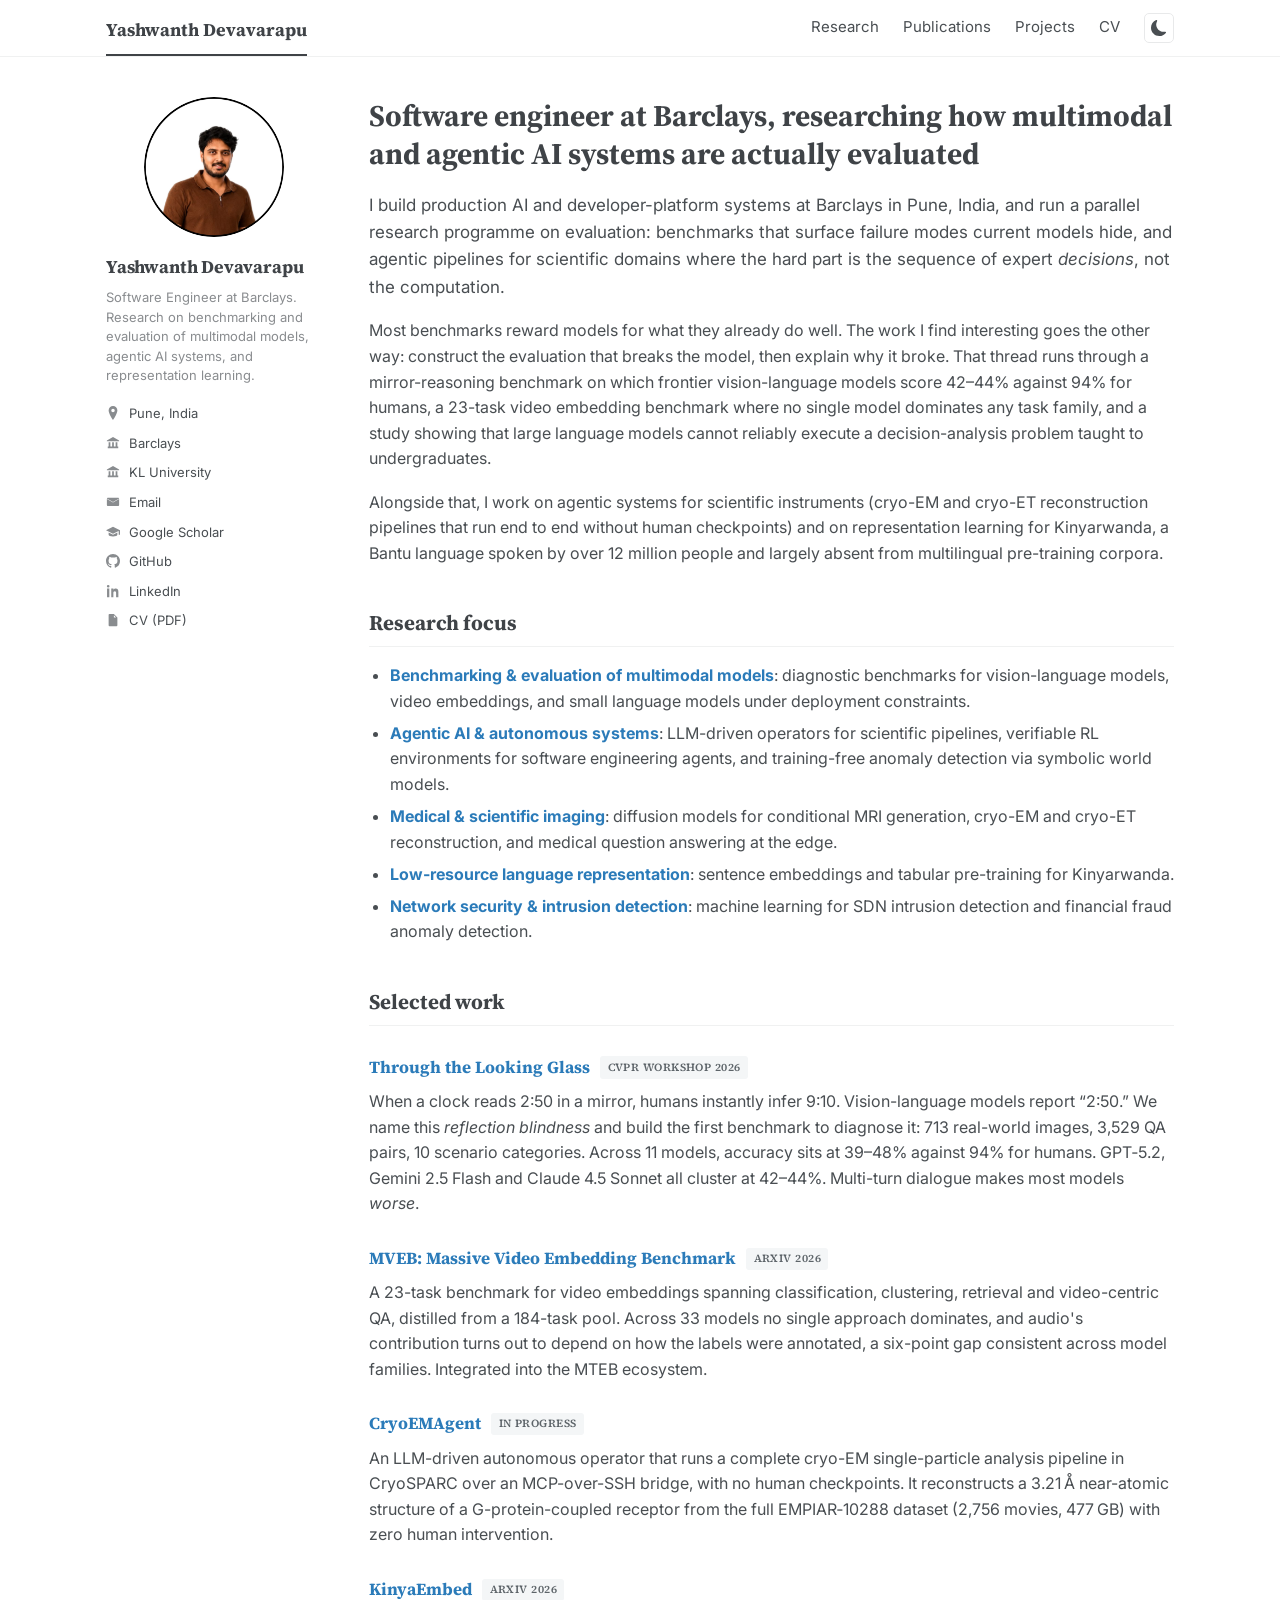
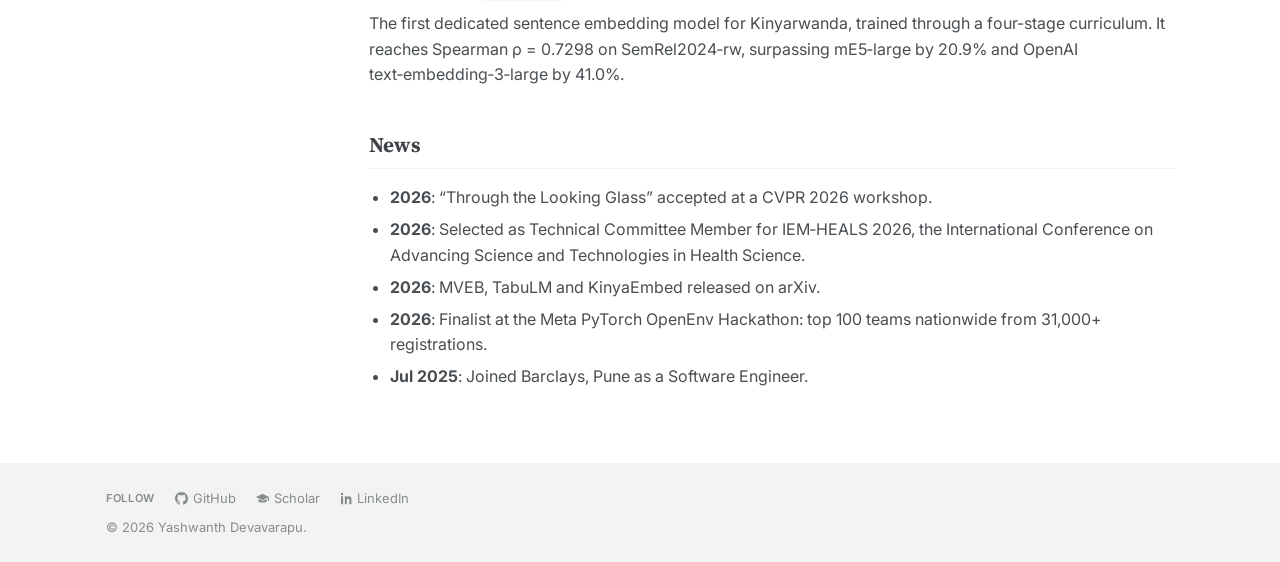
==== src/index.html @ 47de7fe5 "Restructure into src/, deploy via Actions, add fonts and frosted header - Move the published site in" ====
<!DOCTYPE html>
<html lang="en">
<head>
<meta charset="utf-8">
<meta name="viewport" content="width=device-width, initial-scale=1">
<title>Yashwanth Devavarapu</title>
<meta name="description" content="Software Engineer at Barclays researching benchmarking and evaluation of multimodal models, agentic AI systems, and representation learning.">
<meta name="author" content="Yashwanth Devavarapu">
<meta property="og:title" content="Yashwanth Devavarapu">
<meta property="og:description" content="Software Engineer at Barclays researching benchmarking and evaluation of multimodal models, agentic AI systems, and representation learning.">
<meta property="og:type" content="website">
<meta property="og:image" content="assets/img/profile.jpeg">
<link rel="icon" href="assets/img/profile.jpeg">
<link rel="preconnect" href="https://fonts.googleapis.com">
<link rel="preconnect" href="https://fonts.gstatic.com" crossorigin>
<link rel="stylesheet" href="https://fonts.googleapis.com/css2?family=Inter:wght@400;500;600;700&amp;family=Source+Serif+4:opsz,wght@8..60,600;8..60,700&amp;display=swap">
<link rel="stylesheet" href="assets/css/style.css">
<script>
  try {
    var t = localStorage.getItem("yd-theme");
    if (t === "light" || t === "dark") document.documentElement.setAttribute("data-theme", t);
  } catch (e) {}
</script>
</head>
<body>
<a class="skip-link" href="#main">Skip to content</a>

<header class="masthead">
  <div class="wrap">
    <div class="masthead__inner">
      <a class="site-title" href="index.html">Yashwanth Devavarapu</a>
      <nav class="nav" aria-label="Main">
          <a href="research.html">Research</a>
          <a href="publications.html">Publications</a>
          <a href="projects.html">Projects</a>
          <a href="cv.html">CV</a>
        <button class="theme-toggle" type="button" aria-label="Toggle light and dark theme">
          <svg class="icon-moon" viewBox="0 0 16 16" aria-hidden="true" focusable="false"><path d="M6 .278a.77.77 0 0 1 .08.858 7.2 7.2 0 0 0-.878 3.46c0 4.021 3.278 7.277 7.318 7.277.527 0 1.04-.055 1.533-.16a.79.79 0 0 1 .81.316.73.73 0 0 1-.031.893A8.35 8.35 0 0 1 8.344 16C3.734 16 0 12.286 0 7.71 0 4.266 2.114 1.312 5.124.06A.75.75 0 0 1 6 .278z"/></svg>
          <svg class="icon-sun" viewBox="0 0 16 16" aria-hidden="true" focusable="false"><path d="M8 11a3 3 0 1 1 0-6 3 3 0 0 1 0 6zm0 1a4 4 0 1 0 0-8 4 4 0 0 0 0 8zM8 0a.5.5 0 0 1 .5.5v2a.5.5 0 0 1-1 0v-2A.5.5 0 0 1 8 0zm0 13a.5.5 0 0 1 .5.5v2a.5.5 0 0 1-1 0v-2A.5.5 0 0 1 8 13zm8-5a.5.5 0 0 1-.5.5h-2a.5.5 0 0 1 0-1h2a.5.5 0 0 1 .5.5zM3 8a.5.5 0 0 1-.5.5h-2a.5.5 0 0 1 0-1h2A.5.5 0 0 1 3 8zm10.657-5.657a.5.5 0 0 1 0 .707l-1.414 1.415a.5.5 0 1 1-.707-.708l1.414-1.414a.5.5 0 0 1 .707 0zm-9.193 9.193a.5.5 0 0 1 0 .707L3.05 13.657a.5.5 0 0 1-.707-.707l1.414-1.414a.5.5 0 0 1 .707 0zm9.193 2.121a.5.5 0 0 1-.707 0l-1.414-1.414a.5.5 0 0 1 .707-.707l1.414 1.414a.5.5 0 0 1 0 .707zM4.464 4.465a.5.5 0 0 1-.707 0L2.343 3.05a.5.5 0 1 1 .707-.707l1.414 1.414a.5.5 0 0 1 0 .708z"/></svg>
        </button>
      </nav>
    </div>
  </div>
</header>

<div class="wrap">
  <div class="layout">
      <aside class="sidebar">
        <img class="avatar" src="assets/img/profile.jpeg"
             alt="Yashwanth Devavarapu" width="140" height="140">
        <h2 class="author__name">Yashwanth Devavarapu</h2>
        <p class="author__bio">Software Engineer at Barclays. Research on benchmarking and
          evaluation of multimodal models, agentic AI systems, and representation learning.</p>
        <ul class="author__meta">
          <li><svg viewBox="0 0 16 16" aria-hidden="true" focusable="false"><path d="M8 0a5 5 0 0 0-5 5c0 3.5 5 11 5 11s5-7.5 5-11a5 5 0 0 0-5-5zm0 7a2 2 0 1 1 0-4 2 2 0 0 1 0 4z"/></svg><span>Pune, India</span></li>
          <li><svg viewBox="0 0 16 16" aria-hidden="true" focusable="false"><path d="M8 1 1 5v1h14V5L8 1zM3 7v5H2v2h12v-2h-1V7h-2v5H9V7H7v5H5V7H3z"/></svg><span>Barclays</span></li>
          <li><svg viewBox="0 0 16 16" aria-hidden="true" focusable="false"><path d="M8 1 1 5v1h14V5L8 1zM3 7v5H2v2h12v-2h-1V7h-2v5H9V7H7v5H5V7H3z"/></svg><span>KL University</span></li>
          <li><svg viewBox="0 0 16 16" aria-hidden="true" focusable="false"><path d="M15 4.5v7a1 1 0 0 1-1 1H2a1 1 0 0 1-1-1v-7l7 4 7-4zM14 3H2a1 1 0 0 0-1 1l7 4 7-4a1 1 0 0 0-1-1z"/></svg><a href="mailto:yashwanthdevavarapu@gmail.com">Email</a></li>
          <li><svg viewBox="0 0 16 16" aria-hidden="true" focusable="false"><path d="M8 2 0 6l8 4 6.5-3.25V11h1.5V6L8 2zM3 8.5V11c0 1.1 2.24 2 5 2s5-.9 5-2V8.5l-5 2.5-5-2.5z"/></svg><a href="https://scholar.google.com/citations?hl=en&amp;user=mszLYGcAAAAJ" rel="noopener">Google Scholar</a></li>
          <li><svg viewBox="0 0 16 16" aria-hidden="true" focusable="false"><path d="M8 0C3.58 0 0 3.58 0 8c0 3.54 2.29 6.53 5.47 7.59.4.07.55-.17.55-.38 0-.19-.01-.82-.01-1.49-2.01.37-2.53-.49-2.69-.94-.09-.23-.48-.94-.82-1.13-.28-.15-.68-.52-.01-.53.63-.01 1.08.58 1.23.82.72 1.21 1.87.87 2.33.66.07-.52.28-.87.51-1.07-1.78-.2-3.64-.89-3.64-3.95 0-.87.31-1.59.82-2.15-.08-.2-.36-1.02.08-2.12 0 0 .67-.21 2.2.82.64-.18 1.32-.27 2-.27s1.36.09 2 .27c1.53-1.04 2.2-.82 2.2-.82.44 1.1.16 1.92.08 2.12.51.56.82 1.27.82 2.15 0 3.07-1.87 3.75-3.65 3.95.29.25.54.73.54 1.48 0 1.07-.01 1.93-.01 2.2 0 .21.15.46.55.38A8.012 8.012 0 0 0 16 8c0-4.42-3.58-8-8-8z"/></svg><a href="https://github.com/yaswanth169" rel="noopener">GitHub</a></li>
          <li><svg viewBox="0 0 16 16" aria-hidden="true" focusable="false"><path d="M2.5 1A1.5 1.5 0 1 0 2.5 4a1.5 1.5 0 0 0 0-3zM1.2 5.2h2.6V15H1.2V5.2zM6 5.2h2.5v1.3h.04c.35-.66 1.2-1.36 2.47-1.36 2.64 0 3.13 1.74 3.13 4V15h-2.6v-4.35c0-1.04-.02-2.37-1.45-2.37-1.45 0-1.67 1.13-1.67 2.3V15H6V5.2z"/></svg><a href="https://www.linkedin.com/in/yaswanth169/" rel="noopener">LinkedIn</a></li>
          <li><svg viewBox="0 0 16 16" aria-hidden="true" focusable="false"><path d="M9 1H4a1 1 0 0 0-1 1v12a1 1 0 0 0 1 1h8a1 1 0 0 0 1-1V5L9 1zm0 1.5L11.5 5H9V2.5z"/></svg><a href="files/Yashwanth_Devavarapu_CV.pdf">CV (PDF)</a></li>
        </ul>
      </aside>
    <main class="content" id="main">

<h1>Software engineer at Barclays, researching how multimodal and agentic AI
systems are actually evaluated</h1>

<p class="lead">I build production AI and developer-platform systems at Barclays in
Pune, India, and run a parallel research programme on evaluation: benchmarks that
surface failure modes current models hide, and agentic pipelines for scientific
domains where the hard part is the sequence of expert <em>decisions</em>, not the
computation.</p>

<p>Most benchmarks reward models for what they already do well. The work I find
interesting goes the other way: construct the evaluation that breaks the model, then
explain why it broke. That thread runs through a mirror-reasoning benchmark on which
frontier vision-language models score 42&ndash;44% against 94% for humans, a 23-task
video embedding benchmark where no single model dominates any task family, and a study
showing that large language models cannot reliably execute a decision-analysis problem
taught to undergraduates.</p>

<p>Alongside that, I work on agentic systems for scientific instruments (cryo-EM and cryo-ET reconstruction pipelines that run end to end without human
checkpoints) and on representation learning for Kinyarwanda, a Bantu language
spoken by over 12 million people and largely absent from multilingual pre-training
corpora.</p>

<h2>Research focus</h2>

<ul>
  <li><strong><a href="research.html#benchmarking">Benchmarking &amp; evaluation of
    multimodal models</a></strong>: diagnostic benchmarks for vision-language
    models, video embeddings, and small language models under deployment constraints.</li>
  <li><strong><a href="research.html#agentic">Agentic AI &amp; autonomous
    systems</a></strong>: LLM-driven operators for scientific pipelines,
    verifiable RL environments for software engineering agents, and training-free
    anomaly detection via symbolic world models.</li>
  <li><strong><a href="research.html#imaging">Medical &amp; scientific
    imaging</a></strong>: diffusion models for conditional MRI generation,
    cryo-EM and cryo-ET reconstruction, and medical question answering at the edge.</li>
  <li><strong><a href="research.html#lowresource">Low-resource language
    representation</a></strong>: sentence embeddings and tabular pre-training
    for Kinyarwanda.</li>
  <li><strong><a href="research.html#security">Network security &amp; intrusion
    detection</a></strong>: machine learning for SDN intrusion detection and
    financial fraud anomaly detection.</li>
</ul>

<h2>Selected work</h2>

<h3><a href="publications.html#looking-glass">Through the Looking Glass</a>
  <span class="tag">CVPR Workshop 2026</span></h3>
<p>When a clock reads 2:50 in a mirror, humans instantly infer 9:10. Vision-language
models report &ldquo;2:50.&rdquo; We name this <em>reflection blindness</em> and build
the first benchmark to diagnose it: 713 real-world images, 3,529 QA pairs, 10 scenario
categories. Across 11 models, accuracy sits at 39&ndash;48% against 94% for humans. GPT&#8209;5.2, Gemini&nbsp;2.5&nbsp;Flash and Claude&nbsp;4.5&nbsp;Sonnet all
cluster at 42&ndash;44%. Multi-turn dialogue makes most models <em>worse</em>.</p>

<h3><a href="publications.html#mveb">MVEB: Massive Video Embedding Benchmark</a>
  <span class="tag">arXiv 2026</span></h3>
<p>A 23-task benchmark for video embeddings spanning classification, clustering,
retrieval and video-centric QA, distilled from a 184-task pool. Across 33 models no
single approach dominates, and audio's contribution turns out to depend on how the
labels were annotated, a six-point gap consistent across model families.
Integrated into the MTEB ecosystem.</p>

<h3><a href="publications.html#cryoemagent">CryoEMAgent</a>
  <span class="tag">In progress</span></h3>
<p>An LLM-driven autonomous operator that runs a complete cryo-EM single-particle
analysis pipeline in CryoSPARC over an MCP-over-SSH bridge, with no human checkpoints.
It reconstructs a 3.21&#8201;&#197; near-atomic structure of a G-protein-coupled receptor
from the full EMPIAR&#8209;10288 dataset (2,756 movies, 477&#8239;GB) with zero
human intervention.</p>

<h3><a href="publications.html#kinyaembed">KinyaEmbed</a>
  <span class="tag">arXiv 2026</span></h3>
<p>The first dedicated sentence embedding model for Kinyarwanda, trained through a
four-stage curriculum. It reaches Spearman &rho;&nbsp;=&nbsp;0.7298 on SemRel2024&#8209;rw,
surpassing mE5&#8209;large by 20.9% and OpenAI text&#8209;embedding&#8209;3&#8209;large by
41.0%.</p>

<h2>News</h2>

<ul>
  <li><strong>2026</strong>: &ldquo;Through the Looking Glass&rdquo; accepted at
    a CVPR 2026 workshop.</li>
  <li><strong>2026</strong>: Selected as Technical Committee Member for
    IEM&#8209;HEALS 2026, the International Conference on Advancing Science and
    Technologies in Health Science.</li>
  <li><strong>2026</strong>: MVEB, TabuLM and KinyaEmbed released on arXiv.</li>
  <li><strong>2026</strong>: Finalist at the Meta PyTorch OpenEnv Hackathon:
    top 100 teams nationwide from 31,000+ registrations.</li>
  <li><strong>Jul 2025</strong>: Joined Barclays, Pune as a Software
    Engineer.</li>
</ul>

    </main>
  </div>
</div>

<footer class="footer">
  <div class="wrap">
    <div class="footer__follow">
      <span class="footer__label">Follow</span>
      <a href="https://github.com/yaswanth169" rel="noopener"><svg viewBox="0 0 16 16" aria-hidden="true" focusable="false"><path d="M8 0C3.58 0 0 3.58 0 8c0 3.54 2.29 6.53 5.47 7.59.4.07.55-.17.55-.38 0-.19-.01-.82-.01-1.49-2.01.37-2.53-.49-2.69-.94-.09-.23-.48-.94-.82-1.13-.28-.15-.68-.52-.01-.53.63-.01 1.08.58 1.23.82.72 1.21 1.87.87 2.33.66.07-.52.28-.87.51-1.07-1.78-.2-3.64-.89-3.64-3.95 0-.87.31-1.59.82-2.15-.08-.2-.36-1.02.08-2.12 0 0 .67-.21 2.2.82.64-.18 1.32-.27 2-.27s1.36.09 2 .27c1.53-1.04 2.2-.82 2.2-.82.44 1.1.16 1.92.08 2.12.51.56.82 1.27.82 2.15 0 3.07-1.87 3.75-3.65 3.95.29.25.54.73.54 1.48 0 1.07-.01 1.93-.01 2.2 0 .21.15.46.55.38A8.012 8.012 0 0 0 16 8c0-4.42-3.58-8-8-8z"/></svg>GitHub</a>
      <a href="https://scholar.google.com/citations?hl=en&amp;user=mszLYGcAAAAJ" rel="noopener"><svg viewBox="0 0 16 16" aria-hidden="true" focusable="false"><path d="M8 2 0 6l8 4 6.5-3.25V11h1.5V6L8 2zM3 8.5V11c0 1.1 2.24 2 5 2s5-.9 5-2V8.5l-5 2.5-5-2.5z"/></svg>Scholar</a>
      <a href="https://www.linkedin.com/in/yaswanth169/" rel="noopener"><svg viewBox="0 0 16 16" aria-hidden="true" focusable="false"><path d="M2.5 1A1.5 1.5 0 1 0 2.5 4a1.5 1.5 0 0 0 0-3zM1.2 5.2h2.6V15H1.2V5.2zM6 5.2h2.5v1.3h.04c.35-.66 1.2-1.36 2.47-1.36 2.64 0 3.13 1.74 3.13 4V15h-2.6v-4.35c0-1.04-.02-2.37-1.45-2.37-1.45 0-1.67 1.13-1.67 2.3V15H6V5.2z"/></svg>LinkedIn</a>
    </div>
    <div>&copy; 2026 Yashwanth Devavarapu.</div>
  </div>
</footer>

<script src="assets/js/theme.js"></script>
</body>
</html>
---- src/assets/css/style.css ----
/* ---------------------------------------------------------------
   Yashwanth Devavarapu : academic site
   Layout and type modelled on the Academic Pages / Minimal Mistakes
   reference: masthead, left author sidebar, wide content column.
   --------------------------------------------------------------- */

:root {
  --bg:            #ffffff;
  --text:          #494e52;
  --heading:       #3f4347;
  --muted:         #898c8f;
  --link:          #2b7bb9;
  --link-hover:    #17537f;
  --border:        #e8e9ea;
  --rule:          #f0f1f1;
  --band:          #f2f3f3;
  --chip-bg:       #f4f6f7;
  --chip-text:     #5d6469;
  --accent:        #2b7bb9;
  --masthead-bg:   rgba(255, 255, 255, .72);

  --font-body: "Inter", -apple-system, BlinkMacSystemFont, "Segoe UI", Roboto,
               "Helvetica Neue", Arial, sans-serif;
  --font-head: "Source Serif 4", Georgia, "Times New Roman", serif;
  --masthead-h: 57px;
}

/* Light is the default. Dark applies only when the visitor toggles it. */

:root[data-theme="dark"] {
  --bg:          #191c1e;
  --text:        #c3c8cc;
  --heading:     #e9ebec;
  --muted:       #878d92;
  --link:        #6fb7e3;
  --link-hover:  #9ad0f0;
  --border:      #2c3135;
  --rule:        #24282b;
  --band:        #1f2224;
  --chip-bg:     #23282b;
  --chip-text:   #a7aeb3;
  --accent:      #6fb7e3;
  --masthead-bg: rgba(25, 28, 30, .72);
}

*, *::before, *::after { box-sizing: border-box; }

html {
  -webkit-text-size-adjust: 100%;
  scroll-padding-top: calc(var(--masthead-h) + 1.25rem);
}

body {
  margin: 0;
  background: var(--bg);
  color: var(--text);
  font-family: var(--font-body);
  font-size: 16px;
  line-height: 1.6;
  -webkit-font-smoothing: antialiased;
}

a { color: var(--link); text-decoration: none; }
a:hover { color: var(--link-hover); text-decoration: underline; }

.wrap {
  max-width: 1100px;
  margin: 0 auto;
  padding: 0 16px;
}

.skip-link {
  position: absolute; left: -9999px;
  background: var(--bg); color: var(--link);
  padding: .6rem 1rem; z-index: 100;
}
.skip-link:focus { left: 16px; top: 8px; }

/* ----------------------------- masthead ----------------------------- */

.masthead {
  position: sticky;
  top: 0;
  z-index: 50;
  border-bottom: 1px solid var(--rule);
  background: var(--bg);
}

/* Frosted glass only where the browser can actually blur; elsewhere the
   solid background above stays, so the nav is never unreadable. */
@supports ((backdrop-filter: blur(1px)) or (-webkit-backdrop-filter: blur(1px))) {
  .masthead {
    background: var(--masthead-bg);
    -webkit-backdrop-filter: saturate(180%) blur(14px);
    backdrop-filter: saturate(180%) blur(14px);
  }
}

.masthead__inner {
  display: flex;
  align-items: center;
  gap: 1.25rem;
  min-height: 56px;
  flex-wrap: wrap;
}

.site-title {
  font-family: var(--font-head);
  font-size: 1.125rem;
  font-weight: 700;
  color: var(--heading);
  padding: 1rem 0 .55rem;
  border-bottom: 2px solid var(--heading);
  margin-right: auto;
  white-space: nowrap;
}
.site-title:hover { text-decoration: none; color: var(--heading); }

.nav { display: flex; align-items: center; gap: 1.5rem; }

.nav a {
  color: var(--text);
  font-size: .9375rem;
  padding: .25rem 0;
  border-bottom: 2px solid transparent;
}
.nav a:hover { color: var(--heading); text-decoration: none; border-bottom-color: var(--border); }
.nav a[aria-current="page"] { color: var(--heading); font-weight: 600; border-bottom-color: var(--heading); }

.theme-toggle {
  display: inline-flex;
  align-items: center;
  justify-content: center;
  width: 30px; height: 30px;
  background: none;
  border: 1px solid var(--border);
  border-radius: 5px;
  color: var(--text);
  cursor: pointer;
  padding: 0;
  line-height: 0;
}
.theme-toggle:hover {
  color: var(--heading);
  border-color: var(--muted);
  background: var(--chip-bg);
}
.theme-toggle:focus-visible { outline: 2px solid var(--link); outline-offset: 2px; }
.theme-toggle svg { width: 16px; height: 16px; fill: currentColor; }
.theme-toggle .icon-sun { display: none; }
:root[data-theme="dark"] .theme-toggle .icon-sun { display: block; }
:root[data-theme="dark"] .theme-toggle .icon-moon { display: none; }

/* ------------------------------ layout ------------------------------ */

.layout {
  display: grid;
  grid-template-columns: 215px 1fr;
  gap: 3rem;
  padding: 2.5rem 0 3.5rem;
  align-items: start;
}

/* ------------------------------ sidebar ----------------------------- */

.sidebar { position: sticky; top: calc(var(--masthead-h) + 1.5rem); }

.avatar {
  width: 140px; height: 140px;
  border-radius: 50%;
  object-fit: cover;
  display: block;
  margin: 0 auto 1rem;
  background: var(--band);
}

.author__name {
  font-family: var(--font-head);
  font-size: 1.125rem;
  font-weight: 700;
  letter-spacing: -.01em;
  color: var(--heading);
  margin: 0 0 .4rem;
}

.author__bio {
  font-size: .8125rem;
  line-height: 1.5;
  color: var(--muted);
  margin: 0 0 1.1rem;
}

.author__meta { list-style: none; margin: 0; padding: 0; }

.author__meta li {
  display: flex;
  align-items: flex-start;
  gap: .55rem;
  font-size: .8125rem;
  margin-bottom: .55rem;
  color: var(--text);
}

.author__meta svg {
  width: 14px; height: 14px;
  flex: 0 0 14px;
  margin-top: 3px;
  fill: currentColor;
  color: var(--muted);
}

.author__meta a { color: var(--text); }
.author__meta a:hover { color: var(--link); }

/* ------------------------------ content ----------------------------- */

.content { min-width: 0; overflow-wrap: break-word; }
body { overflow-x: hidden; }

.content h1 {
  font-family: var(--font-head);
  font-size: 1.875rem;
  line-height: 1.25;
  font-weight: 700;
  color: var(--heading);
  margin: 0 0 1.25rem;
}

.content h2 {
  font-family: var(--font-head);
  font-size: 1.3125rem;
  font-weight: 700;
  color: var(--heading);
  margin: 2.5rem 0 1rem;
  padding-bottom: .4rem;
  border-bottom: 1px solid var(--rule);
}

.content h3 {
  font-family: var(--font-head);
  font-size: 1.0625rem;
  font-weight: 700;
  color: var(--heading);
  margin: 1.75rem 0 .5rem;
}

.content p { margin: 0 0 1.1rem; }

.content ul, .content ol { margin: 0 0 1.1rem; padding-left: 1.3rem; }
.content li { margin-bottom: .4rem; }

.lead { font-size: 1.0625rem; }

hr { border: 0; border-top: 1px solid var(--rule); margin: 2rem 0; }

/* -------------------------- publication list ------------------------ */

.pub-group { margin-bottom: 1.75rem; }

.pub {
  scroll-margin-top: calc(var(--masthead-h) + 1rem);
  padding: .95rem 0;
  border-bottom: 1px solid var(--rule);
}
.pub-group > .pub:first-child { padding-top: .2rem; }
.pub:last-child { border-bottom: 0; }

.pub__title {
  font-family: var(--font-head);
  font-size: 1.0625rem;
  font-weight: 700;
  color: var(--heading);
  margin: 0 0 .3rem;
  line-height: 1.4;
}

.pub__authors { font-size: .875rem; color: var(--text); margin: 0 0 .3rem; }
.pub__authors .me { font-weight: 700; color: var(--heading); }

.pub__venue { font-size: .875rem; color: var(--muted); margin: 0 0 .5rem; }

.pub__links { font-size: .8125rem; display: flex; flex-wrap: wrap; gap: .9rem; }

details.abstract { margin-top: .6rem; }
details.abstract > summary {
  cursor: pointer;
  font-size: .8125rem;
  color: var(--link);
  list-style: none;
  display: inline-flex;
  align-items: center;
  gap: .3rem;
}
details.abstract > summary::-webkit-details-marker { display: none; }
details.abstract > summary::before { content: "▸"; font-size: .7rem; }
details.abstract[open] > summary::before { content: "▾"; }
details.abstract > summary:hover { color: var(--link-hover); }
details.abstract p {
  font-size: .875rem;
  line-height: 1.6;
  margin: .6rem 0 0;
  padding-left: .9rem;
  border-left: 2px solid var(--border);
  color: var(--text);
}

/* ------------------------------- chips ------------------------------ */

.tag {
  display: inline-block;
  font-size: .6875rem;
  font-weight: 600;
  letter-spacing: .04em;
  text-transform: uppercase;
  background: var(--chip-bg);
  color: var(--chip-text);
  border-radius: 3px;
  padding: .15rem .45rem;
  margin-left: .4rem;
  vertical-align: 2px;
  white-space: nowrap;
}

.skills { list-style: none; padding: 0; margin: 0 0 1.1rem; }
.skills li { margin-bottom: .55rem; font-size: .9375rem; }
.skills strong { color: var(--heading); }

/* ------------------------------- cards ------------------------------ */

.entry {
  padding: 1.1rem 0;
  border-bottom: 1px solid var(--rule);
}
.entry:last-child { border-bottom: 0; }

.entry__head {
  display: flex;
  justify-content: space-between;
  align-items: baseline;
  gap: 1rem;
  flex-wrap: wrap;
}

.entry__title { font-family: var(--font-head); font-size: 1.0625rem; font-weight: 700; color: var(--heading); margin: 0; }
.entry__date { font-size: .8125rem; color: var(--muted); white-space: nowrap; }
.entry__sub { font-size: .875rem; color: var(--muted); margin: .15rem 0 .55rem; }
.entry ul { margin: .5rem 0 0; }
.entry li { font-size: .9375rem; }

.stack { font-size: .8125rem; color: var(--muted); margin-top: .5rem; }
.stack strong { color: var(--chip-text); font-weight: 600; }

/* ------------------------------- footer ----------------------------- */

.footer {
  background: var(--band);
  border-top: 1px solid var(--rule);
  padding: 1.5rem 0;
  font-size: .8125rem;
  color: var(--muted);
}
.footer a { color: var(--muted); }
.footer a:hover { color: var(--link); }
.footer__follow { display: flex; gap: 1.25rem; align-items: center; margin-bottom: .5rem; }
.footer__label { text-transform: uppercase; letter-spacing: .06em; font-size: .6875rem; font-weight: 600; }
.footer svg { width: 13px; height: 13px; fill: currentColor; vertical-align: -2px; margin-right: .3rem; }

/* ------------------------------ responsive -------------------------- */

@media (max-width: 860px) {
  .layout { grid-template-columns: 1fr; gap: 2rem; padding-top: 2rem; }
  .sidebar { position: static; text-align: center; }
  .avatar { width: 110px; height: 110px; }
  .author__bio { max-width: 34rem; margin-left: auto; margin-right: auto; }
  .author__meta {
    display: flex; flex-wrap: wrap; justify-content: center; gap: .35rem 1.1rem;
  }
  .author__meta li { margin-bottom: 0; }
  .content h1 { font-size: 1.625rem; }
  .masthead { position: static; }
  .masthead__inner { min-height: 0; padding-bottom: .5rem; }
  .site-title { margin-right: 0; width: 100%; border-bottom: 0; padding-bottom: 0; }
  .nav { flex-wrap: wrap; gap: 1.1rem; }
}

@media (max-width: 420px) {
  .content h1 { font-size: 1.4375rem; }
  .content h2 { font-size: 1.1875rem; }
  .avatar { width: 96px; height: 96px; }
}

@media print {
  .masthead, .footer, .sidebar, .theme-toggle { display: none; }
  .layout { display: block; }
  body { font-size: 11pt; color: #000; }
}
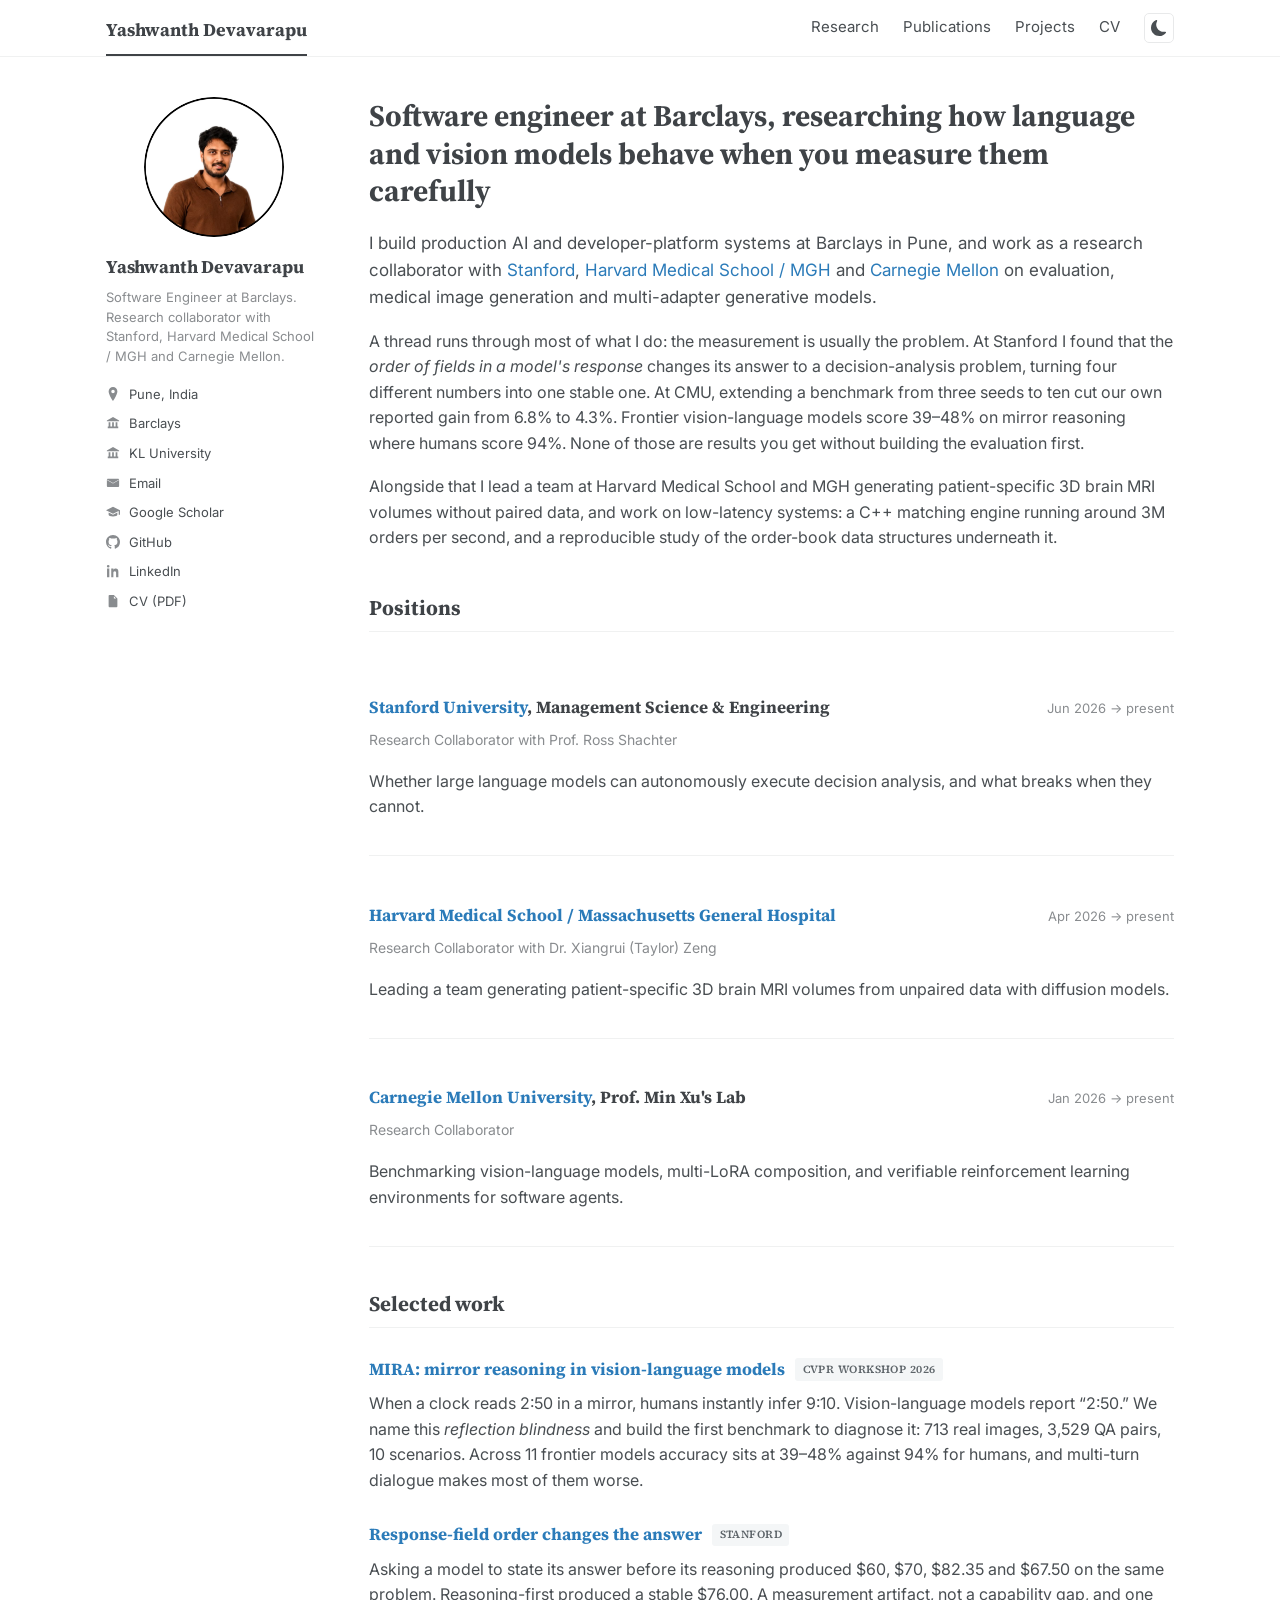
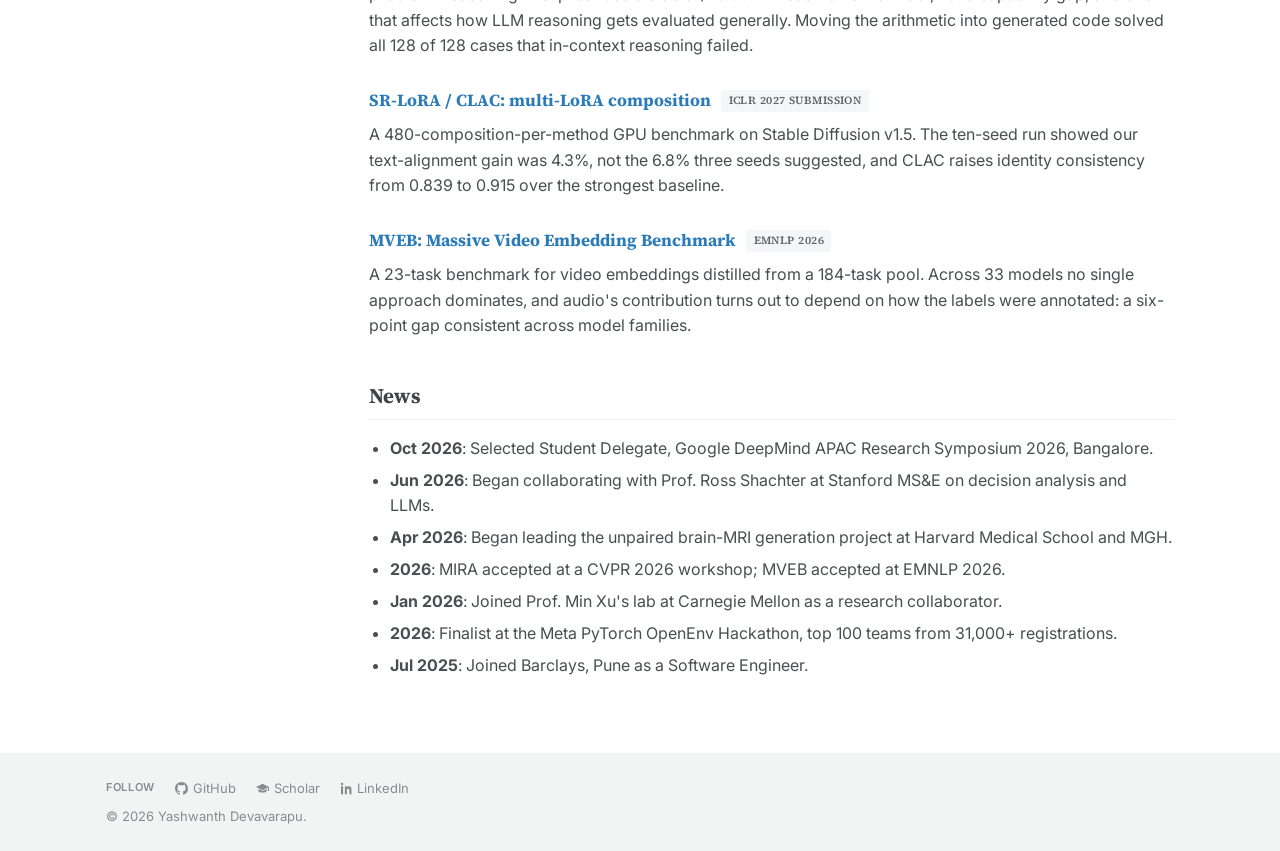
==== commit bc291dbd: "Update site from the October 2026 resume Restructures the site around named research affiliations, w" ====
--- a/src/index.html
+++ b/src/index.html
@@ -4,10 +4,10 @@
 <meta charset="utf-8">
 <meta name="viewport" content="width=device-width, initial-scale=1">
 <title>Yashwanth Devavarapu</title>
-<meta name="description" content="Software Engineer at Barclays researching benchmarking and evaluation of multimodal models, agentic AI systems, and representation learning.">
+<meta name="description" content="Software Engineer at Barclays and research collaborator with Stanford, Harvard Medical School/MGH and Carnegie Mellon, working on model evaluation, medical image generation and generative models.">
 <meta name="author" content="Yashwanth Devavarapu">
 <meta property="og:title" content="Yashwanth Devavarapu">
-<meta property="og:description" content="Software Engineer at Barclays researching benchmarking and evaluation of multimodal models, agentic AI systems, and representation learning.">
+<meta property="og:description" content="Software Engineer at Barclays and research collaborator with Stanford, Harvard Medical School/MGH and Carnegie Mellon, working on model evaluation, medical image generation and generative models.">
 <meta property="og:type" content="website">
 <meta property="og:image" content="assets/img/profile.jpeg">
 <link rel="icon" href="assets/img/profile.jpeg">
@@ -49,8 +49,8 @@
         <img class="avatar" src="assets/img/profile.jpeg"
              alt="Yashwanth Devavarapu" width="140" height="140">
         <h2 class="author__name">Yashwanth Devavarapu</h2>
-        <p class="author__bio">Software Engineer at Barclays. Research on benchmarking and
-          evaluation of multimodal models, agentic AI systems, and representation learning.</p>
+        <p class="author__bio">Software Engineer at Barclays. Research collaborator with
+          Stanford, Harvard Medical School / MGH and Carnegie Mellon.</p>
         <ul class="author__meta">
           <li><svg viewBox="0 0 16 16" aria-hidden="true" focusable="false"><path d="M8 0a5 5 0 0 0-5 5c0 3.5 5 11 5 11s5-7.5 5-11a5 5 0 0 0-5-5zm0 7a2 2 0 1 1 0-4 2 2 0 0 1 0 4z"/></svg><span>Pune, India</span></li>
           <li><svg viewBox="0 0 16 16" aria-hidden="true" focusable="false"><path d="M8 1 1 5v1h14V5L8 1zM3 7v5H2v2h12v-2h-1V7h-2v5H9V7H7v5H5V7H3z"/></svg><span>Barclays</span></li>
@@ -63,98 +63,110 @@
         </ul>
       </aside>
     <main class="content" id="main">
-
-<h1>Software engineer at Barclays, researching how multimodal and agentic AI
-systems are actually evaluated</h1>
+<h1>Software engineer at Barclays, researching how language and vision models
+behave when you measure them carefully</h1>
 
 <p class="lead">I build production AI and developer-platform systems at Barclays in
-Pune, India, and run a parallel research programme on evaluation: benchmarks that
-surface failure modes current models hide, and agentic pipelines for scientific
-domains where the hard part is the sequence of expert <em>decisions</em>, not the
-computation.</p>
+Pune, and work as a research collaborator with
+<a href="research.html#stanford">Stanford</a>,
+<a href="research.html#harvard">Harvard Medical School / MGH</a> and
+<a href="research.html#cmu">Carnegie Mellon</a> on evaluation, medical image
+generation and multi-adapter generative models.</p>
 
-<p>Most benchmarks reward models for what they already do well. The work I find
-interesting goes the other way: construct the evaluation that breaks the model, then
-explain why it broke. That thread runs through a mirror-reasoning benchmark on which
-frontier vision-language models score 42&ndash;44% against 94% for humans, a 23-task
-video embedding benchmark where no single model dominates any task family, and a study
-showing that large language models cannot reliably execute a decision-analysis problem
-taught to undergraduates.</p>
+<p>A thread runs through most of what I do: the measurement is usually the problem.
+At Stanford I found that the <em>order of fields in a model's response</em> changes its
+answer to a decision-analysis problem, turning four different numbers into one stable
+one. At CMU, extending a benchmark from three seeds to ten cut our own reported gain from 6.8% to 4.3%. Frontier vision-language models score 39&ndash;48% on mirror
+reasoning where humans score 94%. None of those are results you get without building
+the evaluation first.</p>
 
-<p>Alongside that, I work on agentic systems for scientific instruments (cryo-EM and cryo-ET reconstruction pipelines that run end to end without human
-checkpoints) and on representation learning for Kinyarwanda, a Bantu language
-spoken by over 12 million people and largely absent from multilingual pre-training
-corpora.</p>
+<p>Alongside that I lead a team at Harvard Medical School and MGH generating
+patient-specific 3D brain MRI volumes without paired data, and work on low-latency
+systems: a C++ matching engine running around 3M orders per second, and a reproducible
+study of the order-book data structures underneath it.</p>
 
-<h2>Research focus</h2>
+<h2>Positions</h2>
 
-<ul>
-  <li><strong><a href="research.html#benchmarking">Benchmarking &amp; evaluation of
-    multimodal models</a></strong>: diagnostic benchmarks for vision-language
-    models, video embeddings, and small language models under deployment constraints.</li>
-  <li><strong><a href="research.html#agentic">Agentic AI &amp; autonomous
-    systems</a></strong>: LLM-driven operators for scientific pipelines,
-    verifiable RL environments for software engineering agents, and training-free
-    anomaly detection via symbolic world models.</li>
-  <li><strong><a href="research.html#imaging">Medical &amp; scientific
-    imaging</a></strong>: diffusion models for conditional MRI generation,
-    cryo-EM and cryo-ET reconstruction, and medical question answering at the edge.</li>
-  <li><strong><a href="research.html#lowresource">Low-resource language
-    representation</a></strong>: sentence embeddings and tabular pre-training
-    for Kinyarwanda.</li>
-  <li><strong><a href="research.html#security">Network security &amp; intrusion
-    detection</a></strong>: machine learning for SDN intrusion detection and
-    financial fraud anomaly detection.</li>
-</ul>
+<div class="entry">
+  <div class="entry__head">
+    <h3 class="entry__title"><a href="research.html#stanford">Stanford University</a>,
+      Management Science &amp; Engineering</h3>
+    <span class="entry__date">Jun 2026 &rarr; present</span>
+  </div>
+  <p class="entry__sub">Research Collaborator with Prof. Ross Shachter</p>
+  <p>Whether large language models can autonomously execute decision analysis, and what
+  breaks when they cannot.</p>
+</div>
+
+<div class="entry">
+  <div class="entry__head">
+    <h3 class="entry__title"><a href="research.html#harvard">Harvard Medical School /
+      Massachusetts General Hospital</a></h3>
+    <span class="entry__date">Apr 2026 &rarr; present</span>
+  </div>
+  <p class="entry__sub">Research Collaborator with Dr. Xiangrui (Taylor) Zeng</p>
+  <p>Leading a team generating patient-specific 3D brain MRI volumes from unpaired data
+  with diffusion models.</p>
+</div>
+
+<div class="entry">
+  <div class="entry__head">
+    <h3 class="entry__title"><a href="research.html#cmu">Carnegie Mellon University</a>,
+      Prof. Min Xu's Lab</h3>
+    <span class="entry__date">Jan 2026 &rarr; present</span>
+  </div>
+  <p class="entry__sub">Research Collaborator</p>
+  <p>Benchmarking vision-language models, multi-LoRA composition, and verifiable
+  reinforcement learning environments for software agents.</p>
+</div>
 
 <h2>Selected work</h2>
 
-<h3><a href="publications.html#looking-glass">Through the Looking Glass</a>
-  <span class="tag">CVPR Workshop 2026</span></h3>
+<h3><a href="publications.html#mira">MIRA: mirror reasoning in vision-language
+  models</a> <span class="tag">CVPR Workshop 2026</span></h3>
 <p>When a clock reads 2:50 in a mirror, humans instantly infer 9:10. Vision-language
 models report &ldquo;2:50.&rdquo; We name this <em>reflection blindness</em> and build
-the first benchmark to diagnose it: 713 real-world images, 3,529 QA pairs, 10 scenario
-categories. Across 11 models, accuracy sits at 39&ndash;48% against 94% for humans. GPT&#8209;5.2, Gemini&nbsp;2.5&nbsp;Flash and Claude&nbsp;4.5&nbsp;Sonnet all
-cluster at 42&ndash;44%. Multi-turn dialogue makes most models <em>worse</em>.</p>
+the first benchmark to diagnose it: 713 real images, 3,529 QA pairs, 10 scenarios.
+Across 11 frontier models accuracy sits at 39&ndash;48% against 94% for humans, and
+multi-turn dialogue makes most of them worse.</p>
+
+<h3><a href="research.html#stanford">Response-field order changes the answer</a>
+  <span class="tag">Stanford</span></h3>
+<p>Asking a model to state its answer before its reasoning produced $60, $70, $82.35 and
+$67.50 on the same problem. Reasoning-first produced a stable $76.00. A measurement
+artifact, not a capability gap, and one that affects how LLM reasoning gets evaluated
+generally. Moving the arithmetic into generated code solved all 128 of 128 cases that
+in-context reasoning failed.</p>
+
+<h3><a href="publications.html#srlora">SR-LoRA / CLAC: multi-LoRA composition</a>
+  <span class="tag">ICLR 2027 submission</span></h3>
+<p>A 480-composition-per-method GPU benchmark on Stable Diffusion v1.5. The ten-seed run
+showed our text-alignment gain was 4.3%, not the 6.8% three seeds suggested, and
+CLAC raises identity consistency from 0.839 to 0.915 over the strongest baseline.</p>
 
 <h3><a href="publications.html#mveb">MVEB: Massive Video Embedding Benchmark</a>
-  <span class="tag">arXiv 2026</span></h3>
-<p>A 23-task benchmark for video embeddings spanning classification, clustering,
-retrieval and video-centric QA, distilled from a 184-task pool. Across 33 models no
-single approach dominates, and audio's contribution turns out to depend on how the
-labels were annotated, a six-point gap consistent across model families.
-Integrated into the MTEB ecosystem.</p>
-
-<h3><a href="publications.html#cryoemagent">CryoEMAgent</a>
-  <span class="tag">In progress</span></h3>
-<p>An LLM-driven autonomous operator that runs a complete cryo-EM single-particle
-analysis pipeline in CryoSPARC over an MCP-over-SSH bridge, with no human checkpoints.
-It reconstructs a 3.21&#8201;&#197; near-atomic structure of a G-protein-coupled receptor
-from the full EMPIAR&#8209;10288 dataset (2,756 movies, 477&#8239;GB) with zero
-human intervention.</p>
-
-<h3><a href="publications.html#kinyaembed">KinyaEmbed</a>
-  <span class="tag">arXiv 2026</span></h3>
-<p>The first dedicated sentence embedding model for Kinyarwanda, trained through a
-four-stage curriculum. It reaches Spearman &rho;&nbsp;=&nbsp;0.7298 on SemRel2024&#8209;rw,
-surpassing mE5&#8209;large by 20.9% and OpenAI text&#8209;embedding&#8209;3&#8209;large by
-41.0%.</p>
+  <span class="tag">EMNLP 2026</span></h3>
+<p>A 23-task benchmark for video embeddings distilled from a 184-task pool. Across 33
+models no single approach dominates, and audio's contribution turns out to depend on how
+the labels were annotated: a six-point gap consistent across model families.</p>
 
 <h2>News</h2>
 
 <ul>
-  <li><strong>2026</strong>: &ldquo;Through the Looking Glass&rdquo; accepted at
-    a CVPR 2026 workshop.</li>
-  <li><strong>2026</strong>: Selected as Technical Committee Member for
-    IEM&#8209;HEALS 2026, the International Conference on Advancing Science and
-    Technologies in Health Science.</li>
-  <li><strong>2026</strong>: MVEB, TabuLM and KinyaEmbed released on arXiv.</li>
-  <li><strong>2026</strong>: Finalist at the Meta PyTorch OpenEnv Hackathon:
-    top 100 teams nationwide from 31,000+ registrations.</li>
-  <li><strong>Jul 2025</strong>: Joined Barclays, Pune as a Software
-    Engineer.</li>
+  <li><strong>Oct 2026</strong>: Selected Student Delegate, Google DeepMind APAC Research
+    Symposium 2026, Bangalore.</li>
+  <li><strong>Jun 2026</strong>: Began collaborating with Prof. Ross Shachter at Stanford
+    MS&amp;E on decision analysis and LLMs.</li>
+  <li><strong>Apr 2026</strong>: Began leading the unpaired brain-MRI generation project
+    at Harvard Medical School and MGH.</li>
+  <li><strong>2026</strong>: MIRA accepted at a CVPR 2026 workshop; MVEB accepted at
+    EMNLP 2026.</li>
+  <li><strong>Jan 2026</strong>: Joined Prof. Min Xu's lab at Carnegie Mellon as a
+    research collaborator.</li>
+  <li><strong>2026</strong>: Finalist at the Meta PyTorch OpenEnv Hackathon, top 100
+    teams from 31,000+ registrations.</li>
+  <li><strong>Jul 2025</strong>: Joined Barclays, Pune as a Software Engineer.</li>
 </ul>
-
     </main>
   </div>
 </div>
